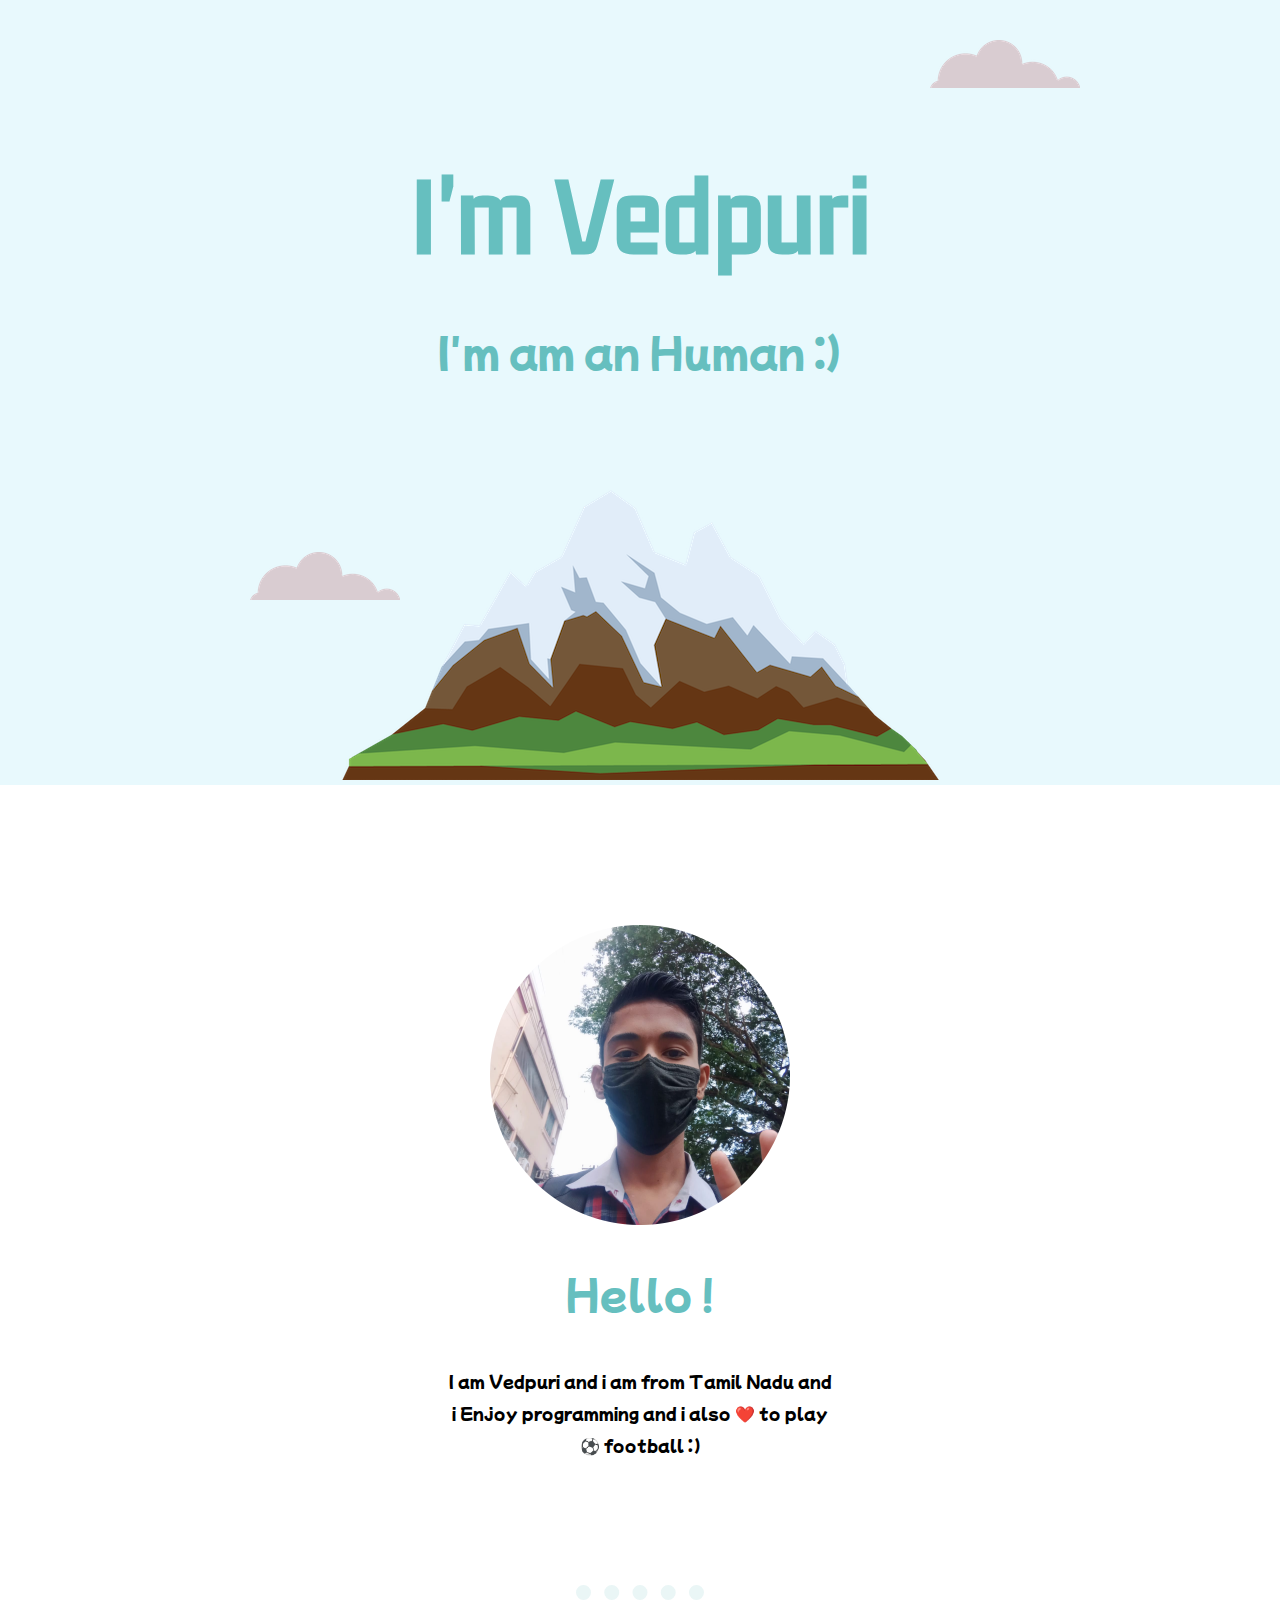
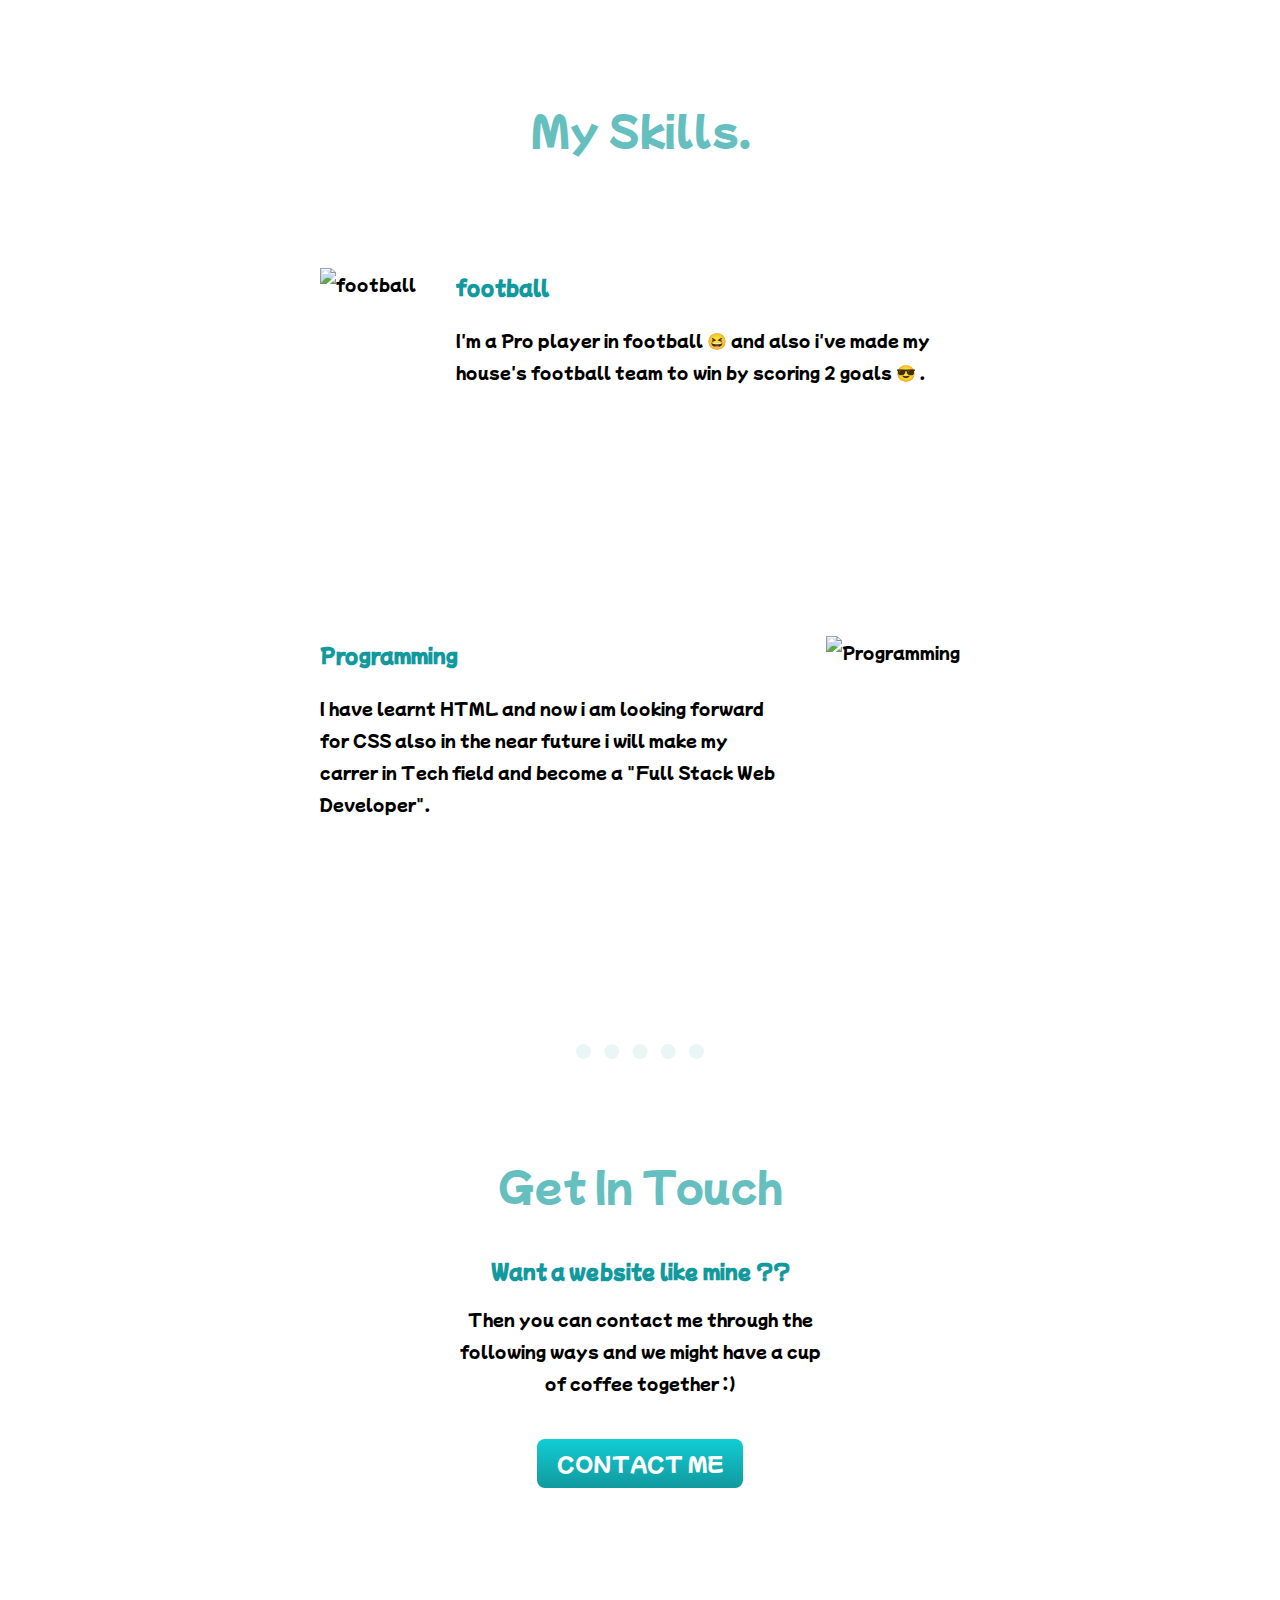
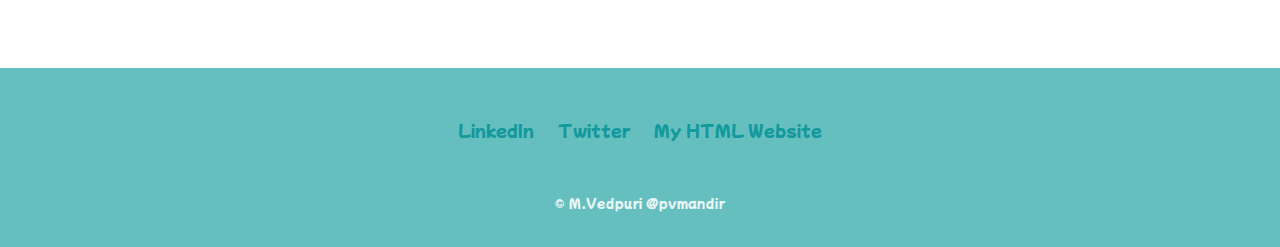
==== index.html @ 61863e96 "Add files via upload" ====
<!DOCTYPE html>
<html lang="en" dir="ltr">

<head>
  <meta charset="utf-8">
  <title>Vedpuri</title>
  <link rel="stylesheet" type="text/css" href="css/styles.css">
  <link rel="icon" href="favicon.ico">
  <link rel="preconnect" href="https://fonts.googleapis.com">
<link rel="preconnect" href="https://fonts.gstatic.com" crossorigin>
<link href="https://fonts.googleapis.com/css2?family=Mochiy+Pop+P+One&display=swap" rel="stylesheet">
<link rel="preconnect" href="https://fonts.googleapis.com">
<link rel="preconnect" href="https://fonts.gstatic.com" crossorigin>
<link href="https://fonts.googleapis.com/css2?family=Kdam+Thmor+Pro&display=swap" rel="stylesheet">
</head>
<div class="bb" >
    <img class="top" src="images/cloud.png" alt="cloud-photo">
  <h1>I'm Vedpuri</h1>
  <h2>I'm am an Human :)</h2>

      <img class="bottom" src="images/cloud.png" alt="cloud-photo">
  <img src="images/mountain.png" alt="mountain-photo">

</div>
<body>
  <div class="middle-container">
    <div class="profile">
      <img class="jellow" src="images/ved.png" alt="My Profile Photo">
      <h2>Hello !</h2>
      <p class="p1"> I am Vedpuri and i am from Tamil Nadu and i Enjoy programming and i also ❤️ to play ⚽ football :)</p>
    </div>
    <br>
    <hr>
    <div class="skills">
      <h2>My Skills.</h2>
      <div class="skill-row">
        <img class="football" src="https://media4.giphy.com/media/SKAQ4kWov6tdC/giphy.webp?cid=ecf05e47sop7snqtlbhxcetwrgfl6eoyhf6zol3dkrputi6u&rid=giphy.webp&ct=g" alt="football">
        <h3 class="noon">football</h3>
        <p class="noob">I'm a Pro  player in football 😆 and also i've made my house's football team to win by scoring 2 goals 😎 .</p>
      </div>
      <br><br>
      <div class="skill-row">
        <img class="pro" src="https://media2.giphy.com/media/Dh5q0sShxgp13DwrvG/200w.webp?cid=ecf05e47xt47tx1xunfkzo0lwin8ko9h2jgqzbaw1z5j0zrz&rid=200w.webp&ct=g" alt="Programming">
        <h3>Programming</h3>
        <p>I have learnt HTML and now i am looking forward for CSS also in the near future i will make my carrer in Tech field and become a "Full Stack Web Developer".</p>
      </div>
    </div>
    <br>
    <hr>
    <br>

    <div class="contact-me">
      <h2>Get In Touch</h2>
      <h3 class="po">Want a website like mine ?? </h3>
      <p class="p7">Then you can contact me through the following ways and we might have a cup of coffee together :) </p>
      <a class="btn" href="mailto:vedpuri01@email.com">CONTACT ME</a>
    </div>
  </div>


  <div class="bottom-container">
    <a class="footer-link" href="https://www.linkedin.com/">LinkedIn</a>
    <a class="footer-link" href="https://twitter.com/">Twitter</a>
    <a class="footer-link" href="https://vedpuri.github.io/cv/"> My HTML Website</a>
      <p class="copi">© M.Vedpuri @pvmandir</p>
  </div>




</body>

</html>
---- css/styles.css ----
body{
  margin: 0;

  text-align: center;
  font-family: 'Mochiy Pop P One', sans-serif

}
p{
  line-height: 2;
}

h1{
  font-size: 90px;
  margin: 50px auto 0 auto;
  font-family: 'Kdam Thmor Pro', sans-serif;
color : #66BFBF;

}
.middle-container{
  margin: 100px 0;
}


.bb{
  background-color:#E8F9FD;
}
.p7{
  margin: auto;
  width: 30%;
}

span{
  text-decoration: underline;
}

.top{
  position: absolute;
  right: 200px;
  top: 40px;
}

.bottom{
  position: absolute;
  left: 250px;
  bottom: 300px;
}

.bb{
  padding-top: 100px;
}
.jellow{
  height:300px;
  margin-top: 40px;
}


.Pro{
  height: 300px;
}
h2{
  font-size: 2.5rem;
  color: #66BFBF;
  font-weight: normal;
  padding-bottom: 10px;
}



h3{
  color:  #11999E
}
.skill-row{
  width: 50%;
  margin: auto;
  margin: 100px auto 100px auto;
  text-align: left;
  line-height: 2;
}
.football{
  height: 250px;
 float: left;
 margin-right: 40px;
}

.p1{
  margin: auto;
  width: 30%;
}

.pro{
  height: 250px;
 float: right;
 margin-left: 40px;

}
hr{
    border-color: #EAF6F6;
    border-width: 15px;
    border-style: dotted none none;
    width: 10%;
    margin: 100px auto;

}
.bottom-container{
  background-color:  #66BFBF;
padding: 50px 0 20px;
}


.contact-me{
position: relative;
bottom: 60px;
}

.btn{
  display: inline-block;
  margin-top: 40px;

}

.btn {
  background: #11cdd4;
  background-image: -webkit-linear-gradient(top, #11cdd4, #11999e);
  background-image: -moz-linear-gradient(top, #11cdd4, #11999e);
  background-image: -ms-linear-gradient(top, #11cdd4, #11999e);
  background-image: -o-linear-gradient(top, #11cdd4, #11999e);
  background-image: linear-gradient(to bottom, #11cdd4, #11999e);
  -webkit-border-radius: 8;
  -moz-border-radius: 8;
  border-radius: 8px;
  font-family: Mochiy Pop P One;
  color: #ffffff;
  font-size: 20px;
  padding: 10px 20px 10px 20px;
  text-decoration: none;
}

.btn:hover {
  background: #30e3cb;
  background-image: -webkit-linear-gradient(top, #30e3cb, #2bc4ad);
  background-image: -moz-linear-gradient(top, #30e3cb, #2bc4ad);
  background-image: -ms-linear-gradient(top, #30e3cb, #2bc4ad);
  background-image: -o-linear-gradient(top, #30e3cb, #2bc4ad);
  background-image: linear-gradient(to bottom, #30e3cb, #2bc4ad);
  text-decoration: none;
}

a{
  margin: 20px 10px;

    color: #11999E;
    text-decoration: none;
}
a:hover{
  color: #EAF6F6;
}

.copi{
color: #EAF6F6;
 font-size: 0.75rem;
 padding-top: 37px;
}
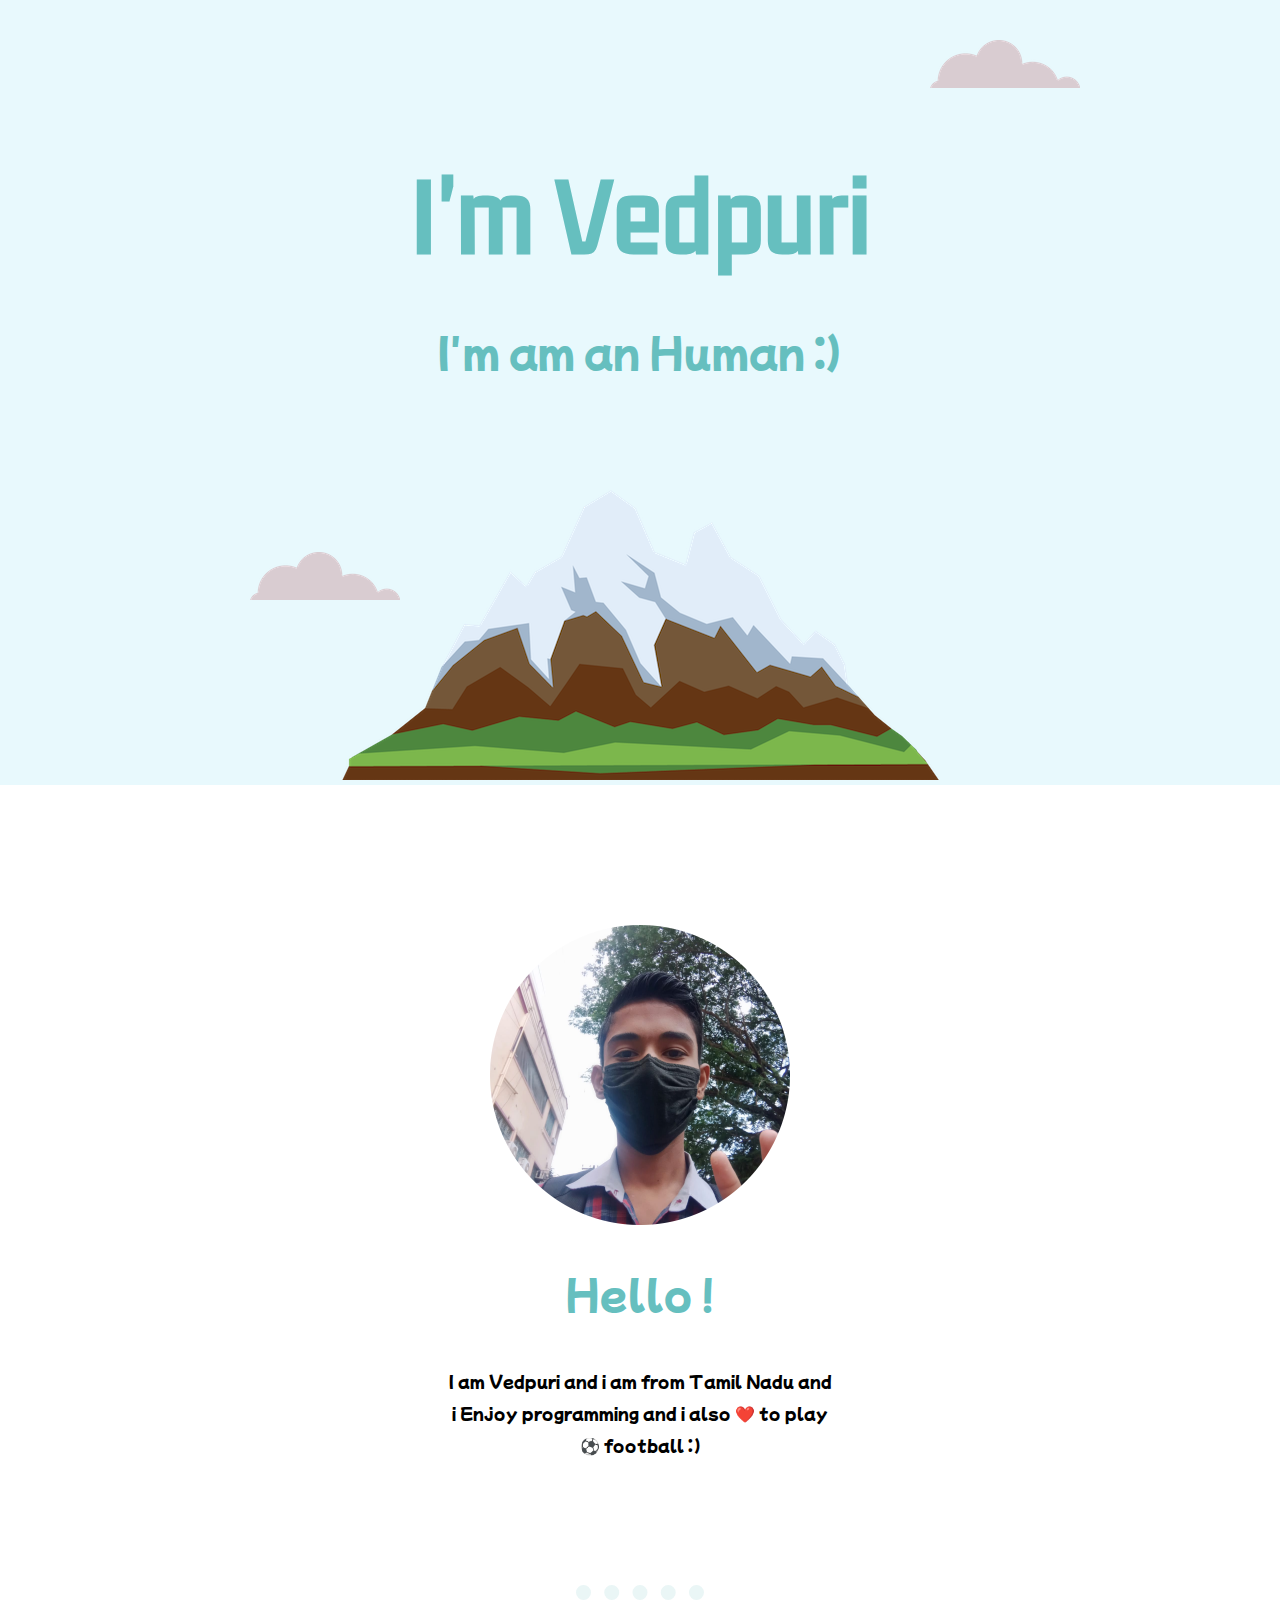
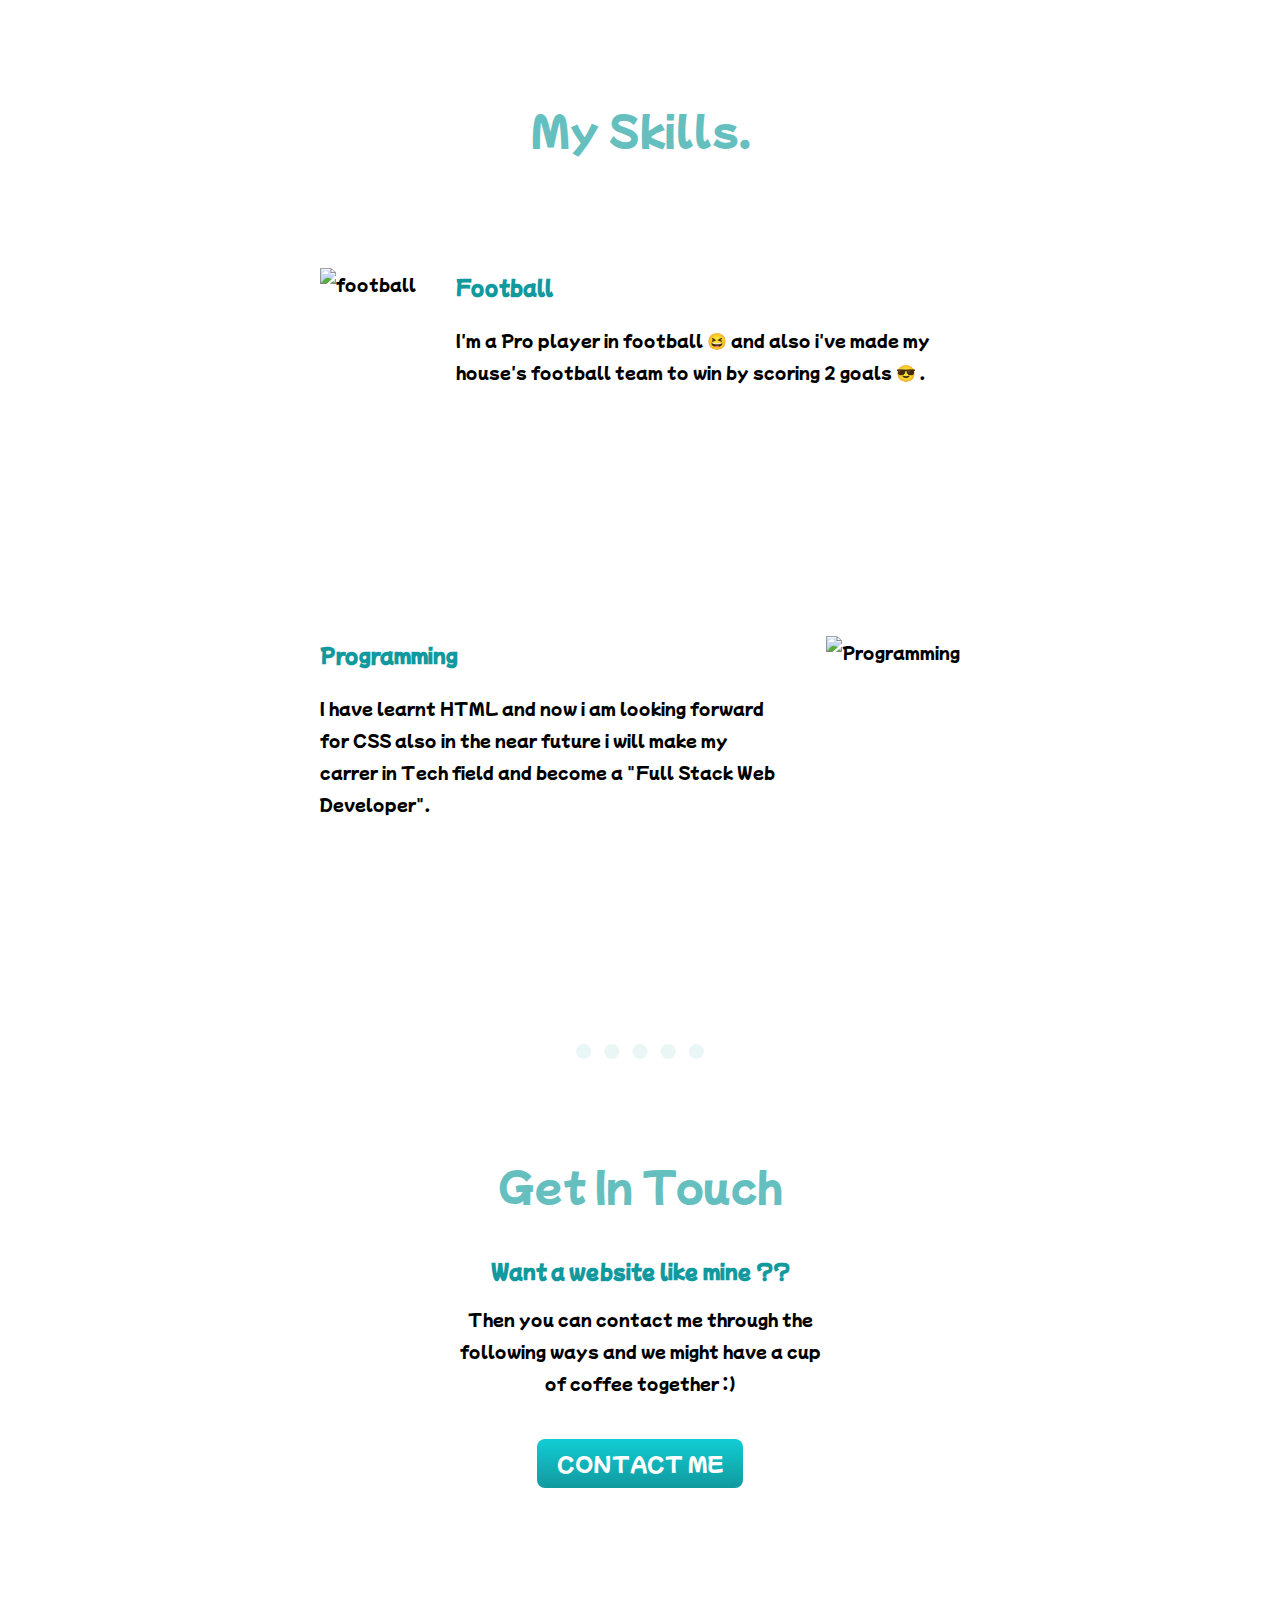
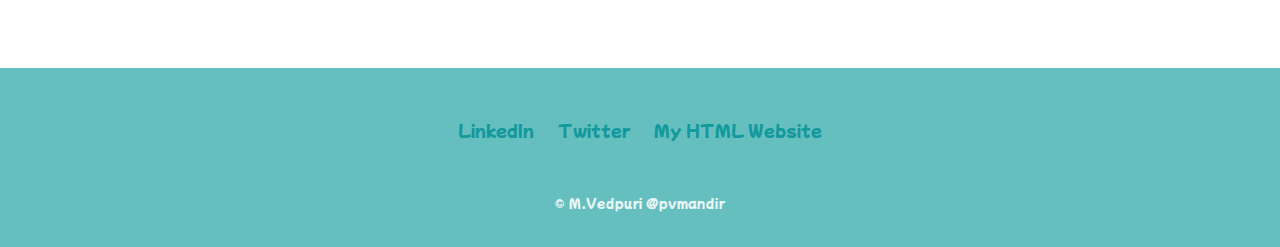
==== commit 8151a398: "just capitalizing the letter ." ====
--- a/index.html
+++ b/index.html
@@ -35,7 +35,7 @@
       <h2>My Skills.</h2>
       <div class="skill-row">
         <img class="football" src="https://media4.giphy.com/media/SKAQ4kWov6tdC/giphy.webp?cid=ecf05e47sop7snqtlbhxcetwrgfl6eoyhf6zol3dkrputi6u&rid=giphy.webp&ct=g" alt="football">
-        <h3 class="noon">football</h3>
+        <h3 class="noon">Football</h3>
         <p class="noob">I'm a Pro  player in football 😆 and also i've made my house's football team to win by scoring 2 goals 😎 .</p>
       </div>
       <br><br>
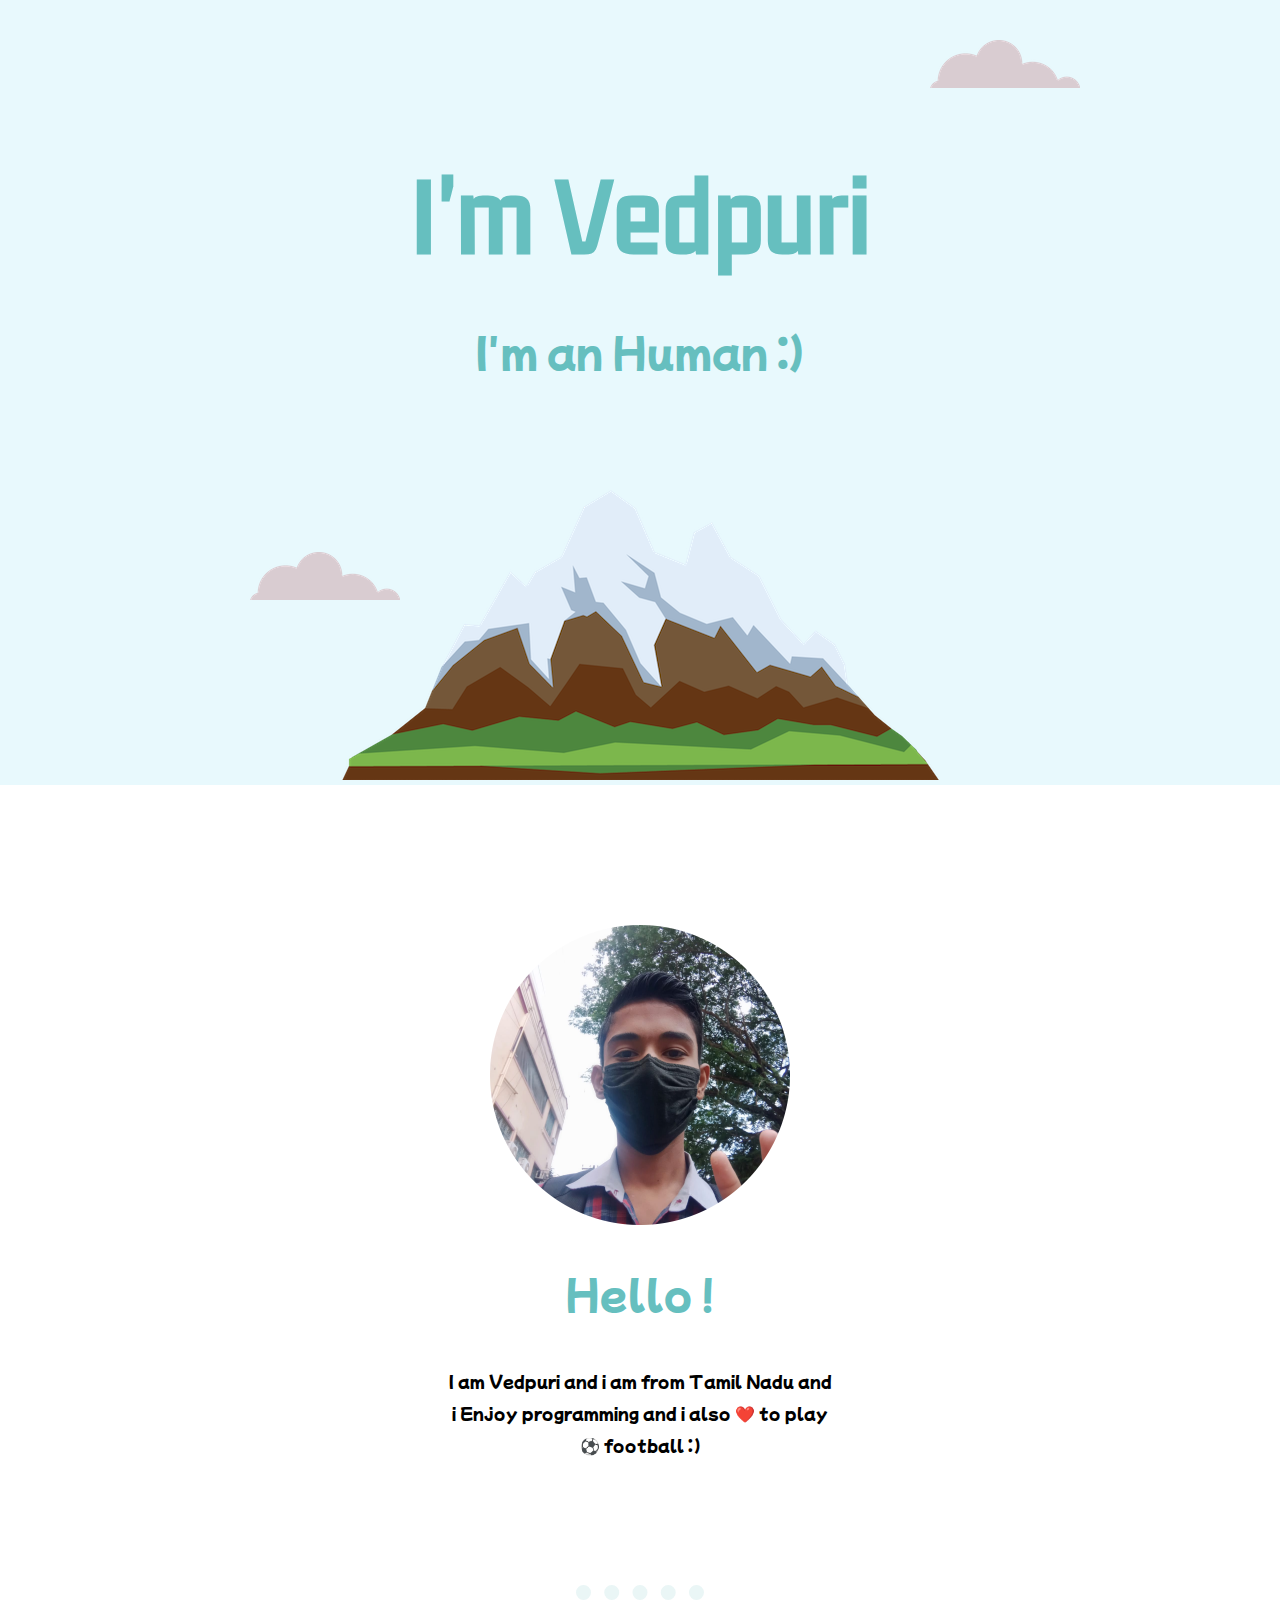
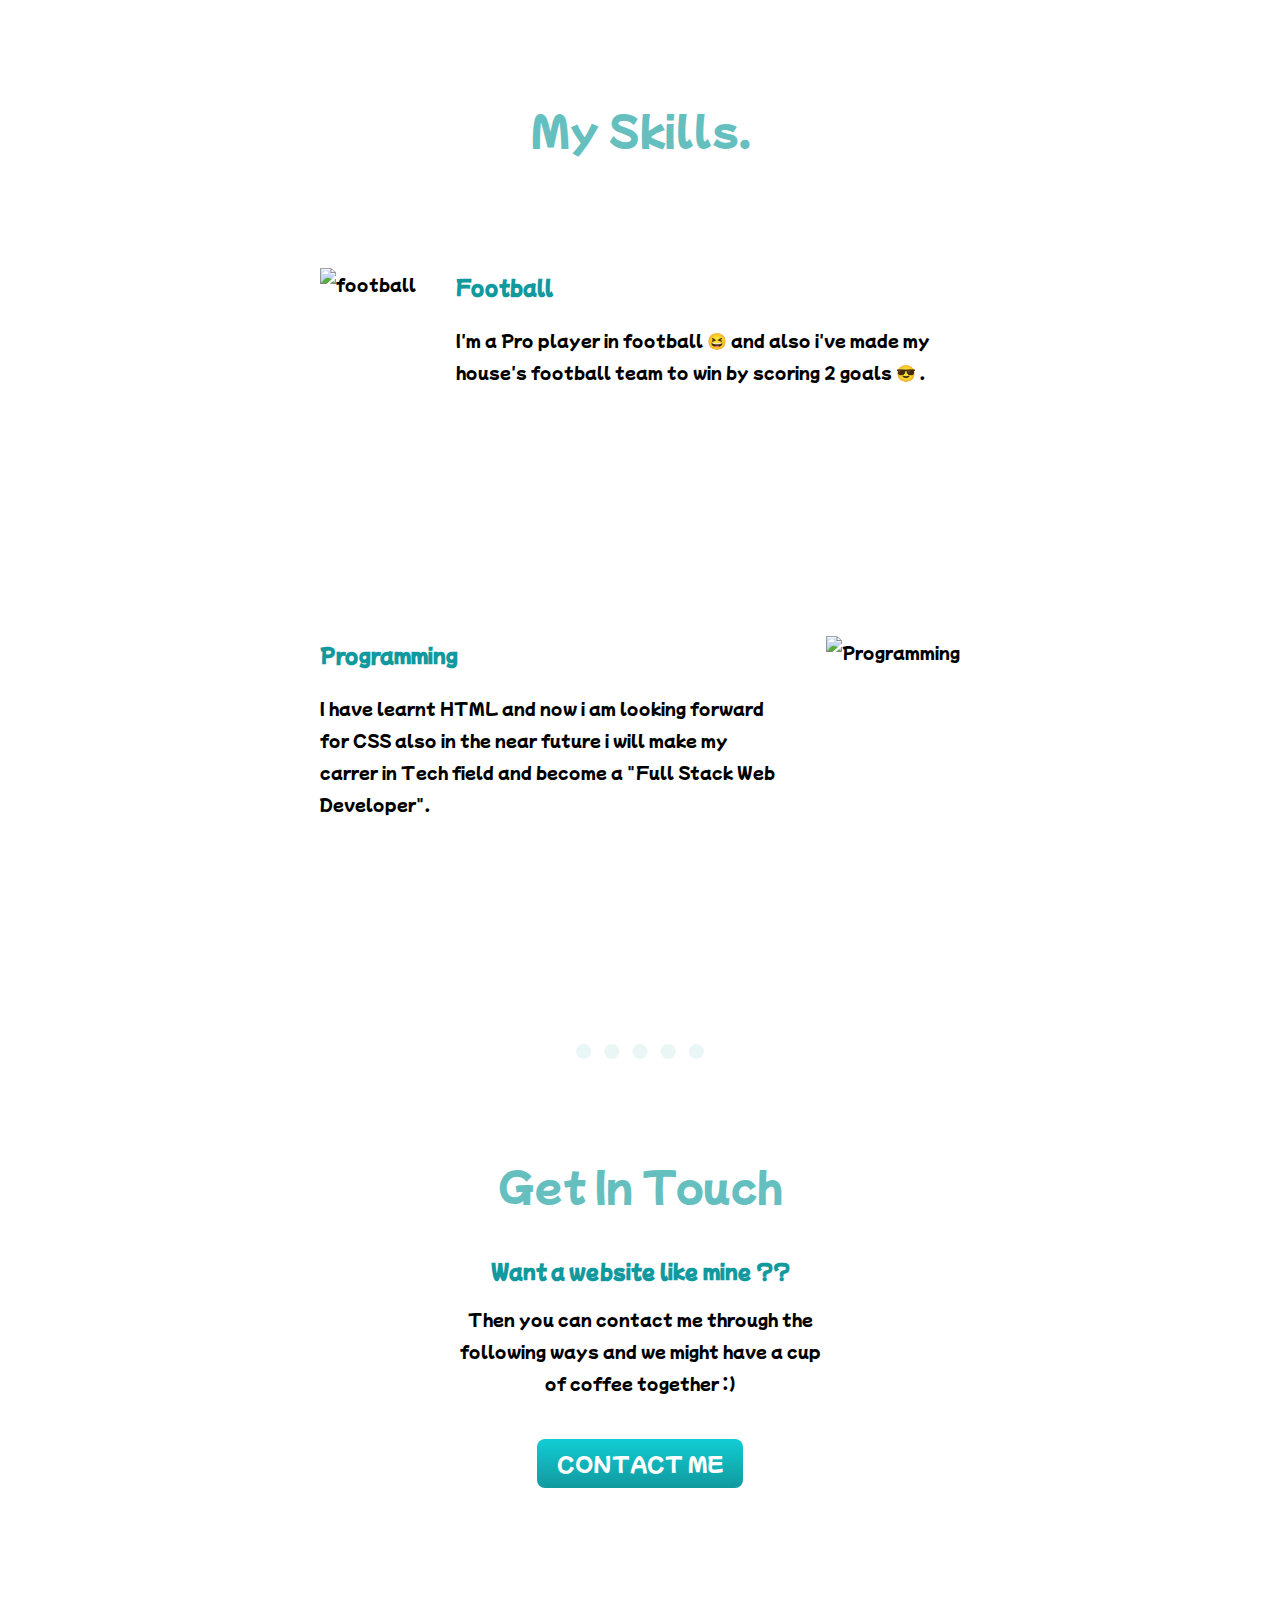
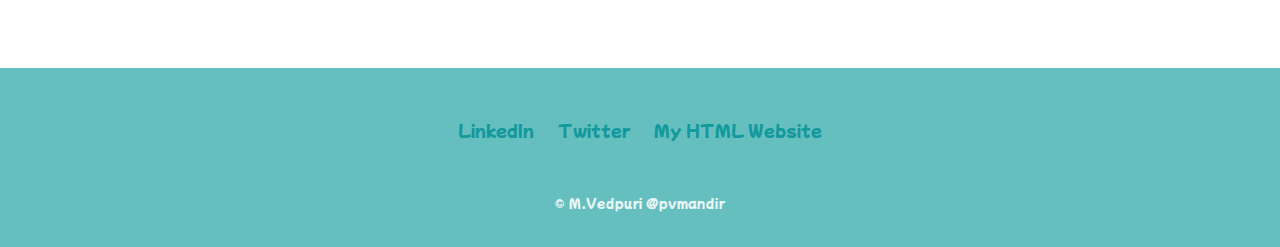
==== commit ce6dc1c5: "Update index.html" ====
--- a/index.html
+++ b/index.html
@@ -16,7 +16,7 @@
 <div class="bb" >
     <img class="top" src="images/cloud.png" alt="cloud-photo">
   <h1>I'm Vedpuri</h1>
-  <h2>I'm am an Human :)</h2>
+  <h2>I'm an Human :)</h2>
 
       <img class="bottom" src="images/cloud.png" alt="cloud-photo">
   <img src="images/mountain.png" alt="mountain-photo">
